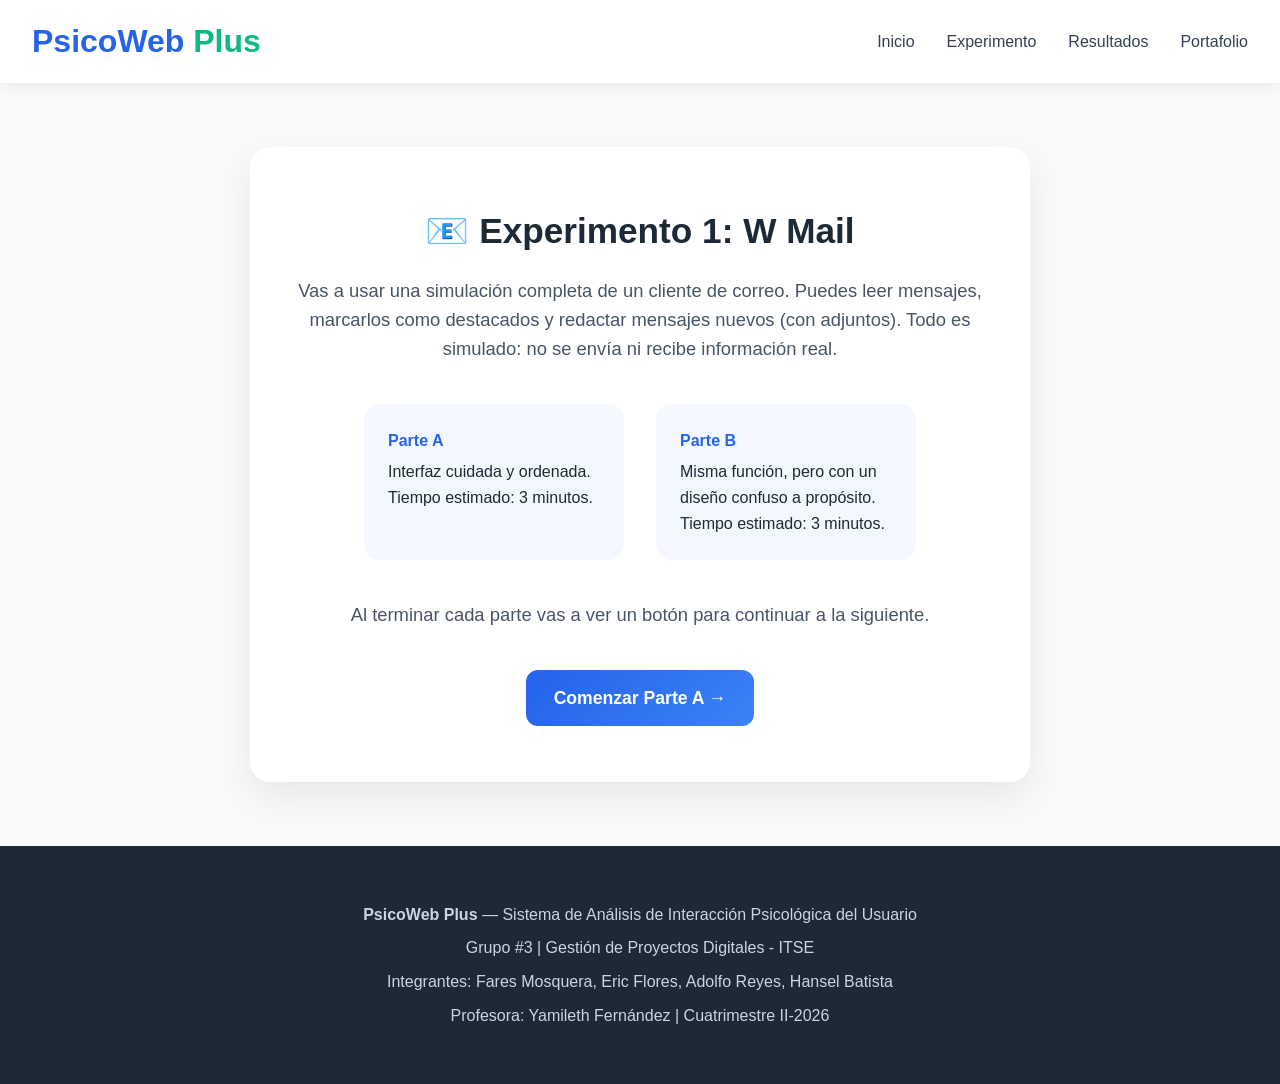
==== experimento.html @ 32a1ed1e "First commit - Proyecto psicoweb-plus completo" ====
<!DOCTYPE html>
<html lang="es">
<head>
  <meta charset="UTF-8">
  <meta name="viewport" content="width=device-width, initial-scale=1.0">
  <title>Experimento 1 - W Mail | PsicoWeb Plus</title>
  <link rel="stylesheet" href="css/styles.css">
  <style>
    .intro-container {
      max-width: 780px;
      margin: 4rem auto;
      background: white;
      padding: 3.5rem 3rem;
      border-radius: 20px;
      box-shadow: 0 15px 40px rgba(0,0,0,0.08);
      text-align: center;
    }
    .intro-container h1 { font-size: 2.2rem; margin-bottom: 1rem; color: #1e2937; }
    .intro-container p { font-size: 1.15rem; color: #475569; margin: 1rem 0; }
    .pasos {
      display: flex;
      justify-content: center;
      gap: 2rem;
      margin: 2.5rem 0;
      flex-wrap: wrap;
      text-align: left;
    }
    .paso {
      background: #f3f8ff;
      border-radius: 16px;
      padding: 1.5rem;
      width: 260px;
    }
    .paso span { display: block; font-weight: 700; color: #2563eb; margin-bottom: 6px; }
  </style>
</head>
<body>
  <header>
    <nav>
      <div class="logo">PsicoWeb <span>Plus</span></div>
      <ul>
        <li><a href="index.html">Inicio</a></li>
        <li><a href="experimento.html">Experimento</a></li>
        <li><a href="resultados.html">Resultados</a></li>
        <li><a href="portafolio.html">Portafolio</a></li>
      </ul>
    </nav>
  </header>

  <div class="intro-container">
    <h1>📧 Experimento 1: W Mail</h1>
    <p>
      Vas a usar una simulación completa de un cliente de correo. Puedes leer mensajes,
      marcarlos como destacados y redactar mensajes nuevos (con adjuntos). Todo es simulado:
      no se envía ni recibe información real.
    </p>

    <div class="pasos">
      <div class="paso">
        <span>Parte A</span>
        Interfaz cuidada y ordenada. Tiempo estimado: 3 minutos.
      </div>
      <div class="paso">
        <span>Parte B</span>
        Misma función, pero con un diseño confuso a propósito. Tiempo estimado: 3 minutos.
      </div>
    </div>

    <p>Al terminar cada parte vas a ver un botón para continuar a la siguiente.</p>

    <a href="webmail-a.html" class="btn-primary" style="margin-top:1.5rem; display:inline-block;">Comenzar Parte A →</a>
  </div>

  <footer>
    <p><strong>PsicoWeb Plus</strong> — Sistema de Análisis de Interacción Psicológica del Usuario</p>
    <p>Grupo #3 | Gestión de Proyectos Digitales - ITSE</p>
    <p>Integrantes: Fares Mosquera, Eric Flores, Adolfo Reyes, Hansel Batista</p>
    <p>Profesora: Yamileth Fernández | Cuatrimestre II-2026</p>
  </footer>

  <script src="js/app.js"></script>
</body>
</html>
---- css/styles.css ----
/* ====================== ESTILOS GENERALES ====================== */
* {
  margin: 0;
  padding: 0;
  box-sizing: border-box;
}

body {
  font-family: 'Segoe UI', Tahoma, Geneva, Verdana, sans-serif;
  background: #f8fafc;
  color: #1e2937;
  line-height: 1.6;
}

header {
  background: rgba(255, 255, 255, 0.95);
  backdrop-filter: blur(10px);
  box-shadow: 0 2px 15px rgba(0, 0, 0, 0.08);
  position: sticky;
  top: 0;
  z-index: 100;
}

nav {
  max-width: 1300px;
  margin: 0 auto;
  padding: 1rem 2rem;
  display: flex;
  justify-content: space-between;
  align-items: center;
}

.logo {
  font-size: 2rem;
  font-weight: 700;
  color: #2563eb;
}

.logo span {
  color: #10b981;
}

nav ul {
  display: flex;
  list-style: none;
  gap: 2rem;
}

nav a {
  text-decoration: none;
  color: #334155;
  font-weight: 500;
  transition: color 0.3s;
}

nav a:hover {
  color: #2563eb;
}

/* ====================== BOTONES ====================== */
.btn-primary {
  background: linear-gradient(135deg, #2563eb, #3b82f6);
  color: white;
  padding: 14px 28px;
  border: none;
  border-radius: 12px;
  font-size: 1.1rem;
  font-weight: 600;
  cursor: pointer;
  transition: all 0.3s ease;
  text-decoration: none;
  display: inline-block;
  text-align: center;
}

.btn-primary:hover {
  transform: translateY(-3px);
  box-shadow: 0 12px 25px rgba(37, 99, 235, 0.4);
  background: linear-gradient(135deg, #1e40af, #2563eb);
}

/* ====================== TARJETAS ====================== */
.card {
  background: white;
  border-radius: 20px;
  overflow: hidden;
  box-shadow: 0 10px 30px rgba(0, 0, 0, 0.1);
  transition: all 0.4s ease;
}

.card:hover {
  transform: translateY(-12px);
  box-shadow: 0 20px 40px rgba(0, 0, 0, 0.15);
}

/* ====================== HERO ====================== */
.hero {
  max-width: 1300px;
  margin: 0 auto;
  padding: 5rem 2rem;
  display: grid;
  grid-template-columns: 1fr 1fr;
  gap: 4rem;
  align-items: center;
  min-height: 85vh;
}

.hero-content h1 {
  font-size: 3.4rem;
  line-height: 1.1;
  margin-bottom: 1.3rem;
}

.hero-content p {
  font-size: 1.4rem;
  color: #475569;
  margin-bottom: 2.5rem;
}

/* ====================== EXPERIMENTOS ====================== */
.experiments {
  max-width: 1300px;
  margin: 4rem auto;
  padding: 2rem;
  text-align: center;
}

.experiment-cards {
  display: grid;
  grid-template-columns: repeat(auto-fit, minmax(340px, 1fr));
  gap: 2.5rem;
  margin-top: 3rem;
  justify-content: center;
}

.experiment-cards.single {
  grid-template-columns: minmax(340px, 460px);
  justify-content: center;
}

.card {
  padding: 2.5rem;
  text-align: left;
}

.card h3 {
  margin-bottom: 1rem;
  color: #1e2937;
  font-size: 1.4rem;
}

.card .badge-tiempo {
  display: inline-block;
  background: #e0f2fe;
  color: #0369a1;
  font-size: 0.85rem;
  font-weight: 600;
  padding: 4px 12px;
  border-radius: 999px;
  margin-bottom: 0.8rem;
}

/* ====================== FOOTER ====================== */
footer {
  background: #1e2937;
  color: #cbd5e1;
  text-align: center;
  padding: 3rem 2rem;
  margin-top: 4rem;
}

footer p {
  margin: 8px 0;
}

/* ====================== RESPONSIVE ====================== */
@media (max-width: 768px) {
  .hero {
    grid-template-columns: 1fr;
    text-align: center;
    min-height: auto;
    padding: 3rem 1rem;
  }
}
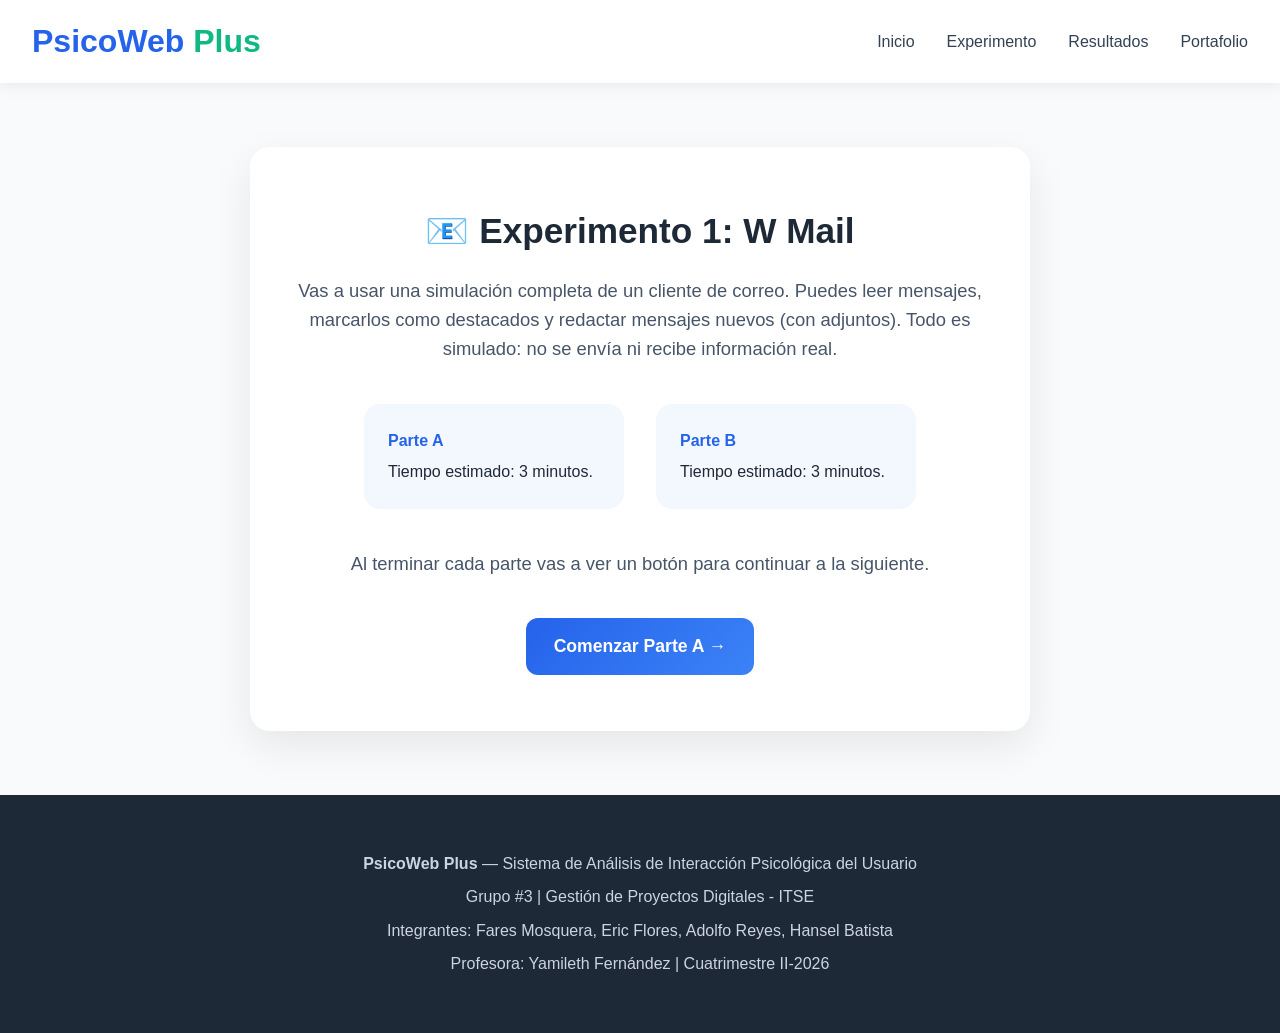
==== commit 20be04e2: "v2.0 - Experimento Gmail + YouTube A/B con fricciones psicologicas" ====
--- a/experimento.html
+++ b/experimento.html
@@ -58,11 +58,11 @@
     <div class="pasos">
       <div class="paso">
         <span>Parte A</span>
-        Interfaz cuidada y ordenada. Tiempo estimado: 3 minutos.
+        Tiempo estimado: 3 minutos.
       </div>
       <div class="paso">
         <span>Parte B</span>
-        Misma función, pero con un diseño confuso a propósito. Tiempo estimado: 3 minutos.
+       Tiempo estimado: 3 minutos.
       </div>
     </div>
 
